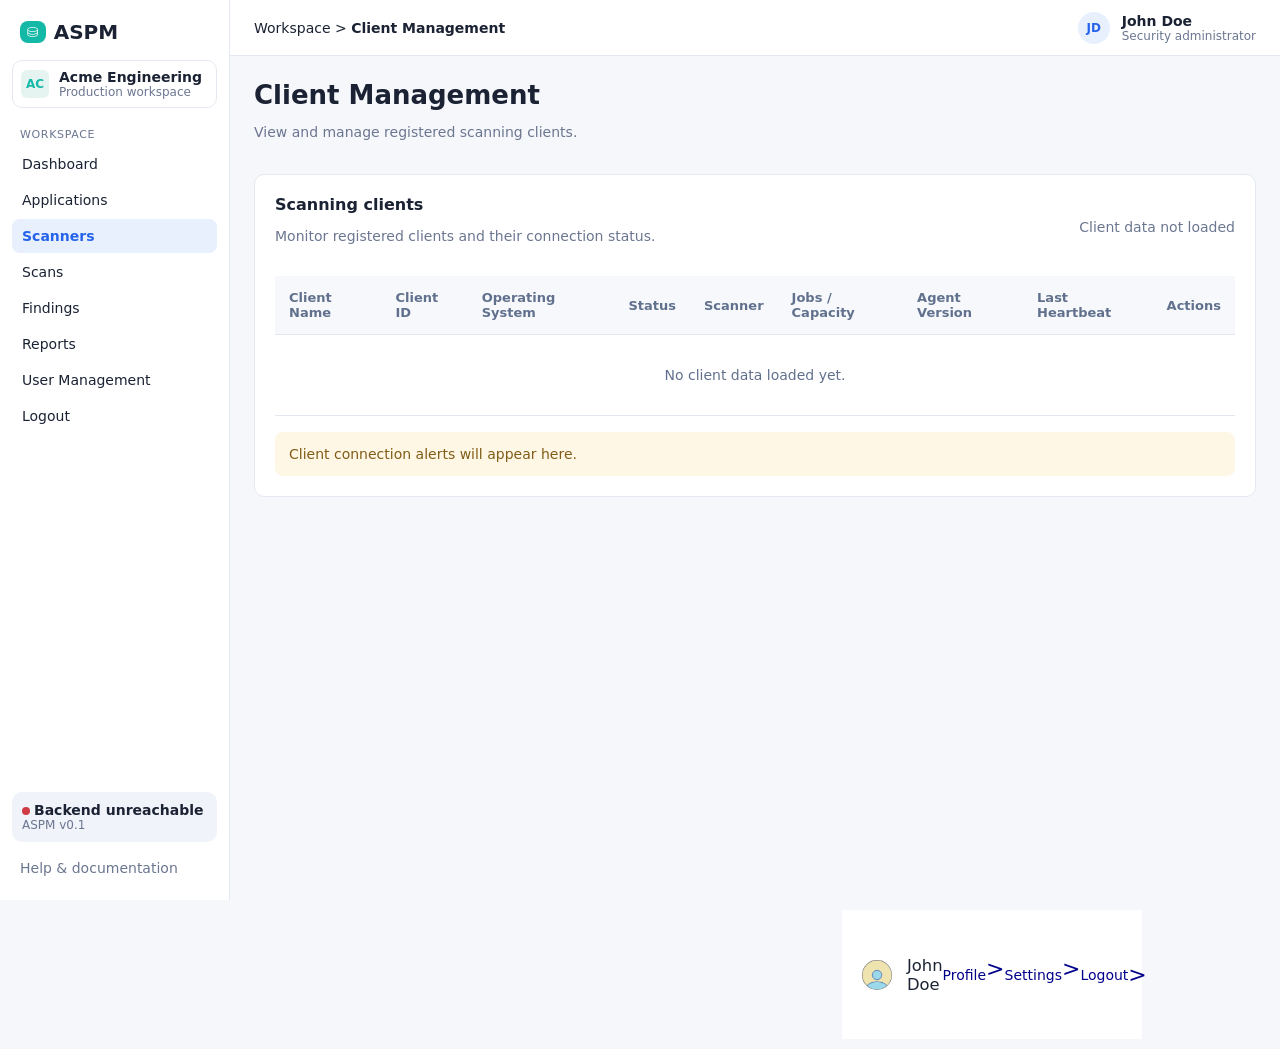
==== frontend/client-management.html @ 44608e6f "AP-160: Create client management frontend layout" ====
<!DOCTYPE html>
<html lang="en">
<head>
  <meta charset="UTF-8">
  <meta name="viewport" content="width=device-width, initial-scale=1">
  <title>Client Management | ASPM</title>
  <link rel="stylesheet" href="css/style.css">
  <style>
    .client-card {
      padding: 20px;
    }

    .client-heading {
      display: flex;
      justify-content: space-between;
      align-items: center;
      gap: 16px;
      margin-bottom: 18px;
    }

    .client-heading h2 {
      margin: 0 0 5px;
    }

    .client-table-wrap {
      overflow-x: auto;
    }

    .client-table {
      width: 100%;
      border-collapse: collapse;
      text-align: left;
    }

    .client-table th,
    .client-table td {
      padding: 14px;
      border-bottom: 1px solid #e2e7ef;
    }

    .client-table th {
      background: #f6f8fc;
      color: #61718d;
      font-size: 13px;
    }

    .client-table td {
      font-size: 14px;
    }

    .client-empty {
      text-align: center;
      color: #61718d;
      padding: 32px !important;
    }

    .client-notice {
      margin-top: 16px;
      padding: 14px;
      border-radius: 8px;
      background: #fff7e5;
      color: #805c16;
    }
  </style>
</head>

<body data-page="scanners" data-title="Client Management">
  <main id="content">

    <div class="page-head">
      <div>
        <h1>Client Management</h1>
        <p class="muted">
          View and manage registered scanning clients.
        </p>
      </div>
    </div>

    <section class="card client-card">
      <div class="client-heading">
        <div>
          <h2>Scanning clients</h2>
          <p class="muted">
            Monitor registered clients and their connection status.
          </p>
        </div>
        <span class="muted" id="client-count">
          Client data not loaded
        </span>
      </div>

      <div class="client-table-wrap">
        <table class="client-table">
          <thead>
            <tr>
              <th>Client Name</th>
              <th>Client ID</th>
              <th>Operating System</th>
              <th>Status</th>
              <th>Scanner</th>
              <th>Jobs / Capacity</th>
              <th>Agent Version</th>
              <th>Last Heartbeat</th>
              <th>Actions</th>
            </tr>
          </thead>

          <tbody id="client-rows">
            <tr>
              <td colspan="9" class="client-empty">
                No client data loaded yet.
              </td>
            </tr>
          </tbody>
        </table>
      </div>

      <div class="client-notice" id="client-notice">
        Client connection alerts will appear here.
      </div>
    </section>

  </main>

  <script src="js/config.js"></script>
  <script src="js/api.js"></script>
  <script src="js/layout.js"></script>
</body>
</html>
---- frontend/css/style.css ----
/* ASPM styles. Colors are estimates from the Figma; replace with exact hex values from Figma's inspect panel. */
:root {
  --bg: #f5f7fb;
  --card: #ffffff;
  --border: #e4e8f0;
  --text: #1a2233;
  --muted: #6b7690;
  --primary: #2563eb;
  --primary-soft: #e8f0fe;
  --teal: #14b8a6;
  --critical: #d03a45;
  --high: #e0822e;
  --medium: #b8891f;
  --low: #5b7db1;
  --ok: #22a06b;
  --sidebar-w: 230px;
  --radius: 10px;
}

* { box-sizing: border-box; }
body {
  margin: 0;
  background: var(--bg);
  color: var(--text);
  font-family: Inter, system-ui, -apple-system, "Segoe UI", sans-serif;
  font-size: 14px;
}
h1 { margin: 0 0 4px; font-size: 26px; }
h2 { margin: 0 0 12px; font-size: 16px; }
small { display: block; font-size: 12px; color: var(--muted); }
.muted { color: var(--muted); }

/* ---------- Shell (built by js/layout.js) ---------- */
.shell { display: flex; min-height: 100vh; }
.sidebar {
  width: var(--sidebar-w);
  flex-shrink: 0;
  background: var(--card);
  border-right: 1px solid var(--border);
  padding: 16px 12px;
  display: flex;
  flex-direction: column;
  position: sticky;
  top: 0;
  height: 100vh;
}
.logo { display: flex; align-items: center; gap: 8px; padding: 4px 8px 16px; font-size: 20px; font-weight: 700; }
.logo-icon { background: var(--teal); color: #fff; border-radius: 8px; padding: 3px 7px; font-size: 14px; }
.workspace { display: flex; gap: 10px; align-items: center; border: 1px solid var(--border); border-radius: var(--radius); padding: 8px; margin-bottom: 20px; }
.nav-label { padding: 0 8px 6px; font-size: 11px; letter-spacing: .06em; color: var(--muted); }
.nav a {
  display: flex; align-items: center; gap: 10px;
  padding: 9px 10px; margin-bottom: 2px;
  border-radius: 8px; color: var(--text); text-decoration: none;
}
.nav a:hover { background: #f0f3f9; }
.nav a.active { background: var(--primary-soft); color: var(--primary); font-weight: 600; }
.sidebar-bottom { margin-top: auto; }
.platform-status { background: #f0f3f9; border-radius: var(--radius); padding: 10px; margin-bottom: 10px; }
.dot { display: inline-block; width: 8px; height: 8px; border-radius: 50%; background: #aab2c3; margin-right: 4px; }
.dot.up { background: var(--ok); }
.dot.down { background: var(--critical); }
.help { display: block; padding: 8px; color: var(--muted); text-decoration: none; }

.main { flex: 1; min-width: 0; }
.topbar {
  height: 56px; display: flex; align-items: center; justify-content: space-between;
  padding: 0 24px; background: var(--card); border-bottom: 1px solid var(--border);
}
.user { display: flex; align-items: center; gap: 12px; }
.avatar {
  display: inline-grid; place-items: center; width: 32px; height: 32px;
  border-radius: 50%; background: var(--primary-soft); color: var(--primary);
  font-size: 12px; font-weight: 600;
}
.avatar.sq { border-radius: 6px; width: 28px; height: 28px; background: #e6f4f1; color: var(--teal); }
#content { padding: 24px; }
.sub-menu-wrap { position:absolute; top: 100%; right: 10%; width: 320px; max-height: 400px; overflow: hidden; transition: max-height 0.5s;}
.sub-menu-wrap.open-menu { max-height: 0px;}
.sub-menu { background: white; padding: 20px; margin: 10px;}
.sub-menu hr { border: 0; height: 1px; width: 100%; background-color: gray; margin: 15px 0 10px;}
.sub-menu-link {display: flex; align-items: center; text-decoration: none; color: darkblue; margin: 12px 0}
.sub-menu-link p {width: 100%;}
.sub-menu-link span {font-size: 22px;}
.sub-menu-link:hover span { transform: translateX(5px)}
.sub-menu-link:hover p {font-weight: 600;}
.user-info { display: flex; align-items: center;}
.user-info h3 { font-weight: 500;}
.user-info img { width: 30px; border-radius: 50%; margin-right: 15px;}

/* ---------- Components ---------- */
.page-head { display: flex; justify-content: space-between; align-items: flex-start; gap: 16px; flex-wrap: wrap; margin-bottom: 20px; }
.actions { display: flex; gap: 10px; }
.btn { padding: 9px 16px; border: 1px solid var(--border); border-radius: 8px; background: var(--card); color: var(--text); font: inherit; cursor: pointer; text-decoration: none; }
.btn:hover { background: #f0f3f9; }
.btn.primary { background: var(--primary); border-color: var(--primary); color: #fff; }
.btn.primary:hover { filter: brightness(1.1); }

.card { background: var(--card); border: 1px solid var(--border); border-radius: var(--radius); padding: 16px; margin-bottom: 16px; }
.grid-stats { display: grid; grid-template-columns: repeat(auto-fit, minmax(150px, 1fr)); gap: 12px; margin-bottom: 16px; }
.stat span { color: var(--muted); font-size: 13px; }
.stat b { display: block; margin: 6px 0; font-size: 30px; font-weight: 500; }
.critical { color: var(--critical); } .high { color: var(--high); }
.medium { color: var(--medium); } .low { color: var(--low); }

.filters { display: flex; gap: 16px; flex-wrap: wrap; margin-bottom: 20px; }
.filters label { display: flex; flex-direction: column; gap: 4px; font-size: 12px; font-weight: 600; }
select, input[type="text"] { min-width: 180px; padding: 9px 10px; border: 1px solid var(--border); border-radius: 8px; background: var(--card); font: inherit; font-weight: 400; }

table { width: 100%; border-collapse: collapse; }
th { text-align: left; padding: 10px 12px; font-size: 12px; color: var(--muted); background: #f7f9fc; }
td { padding: 12px; border-top: 1px solid var(--border); }

.badge { display: inline-block; padding: 2px 8px; border-radius: 6px; font-size: 12px; font-weight: 500; }
.badge.completed { background: #e3f5ec; color: #17794f; }
.badge.running   { background: var(--primary-soft); color: var(--primary); }
.badge.queued    { background: #eef0f4; color: var(--muted); }
.badge.failed    { background: #fbe6e8; color: var(--critical); }

.empty { text-align: center; padding: 48px 16px; color: var(--muted); }

@media (max-width: 800px) { .sidebar { display: none; } }



/* ---------- User Management ---------- */
.user-form-fields {
  display: grid;
  grid-template-columns: repeat(auto-fit, minmax(200px, 1fr));
  gap: 16px;
  margin: 16px 0;
}

.user-form-fields label {
  display: flex;
  flex-direction: column;
  gap: 6px;
  font-weight: 600;
}

.user-form-fields input,
.user-form-fields select,
#user-search {
  width: 100%;
  min-width: 0;
  padding: 9px 10px;
  border: 1px solid var(--border);
  border-radius: 8px;
  background: var(--card);
  font: inherit;
}

.user-form-actions {
  display: flex;
  justify-content: flex-end;
  gap: 10px;
}

#user-form-error {
  color: var(--critical);
}

/* User Management remove buttons */
.remove-user-btn {
  color: var(--critical);
  border-color: var(--critical);
}

.remove-user-btn:hover {
  background: #fbe6e8;
}
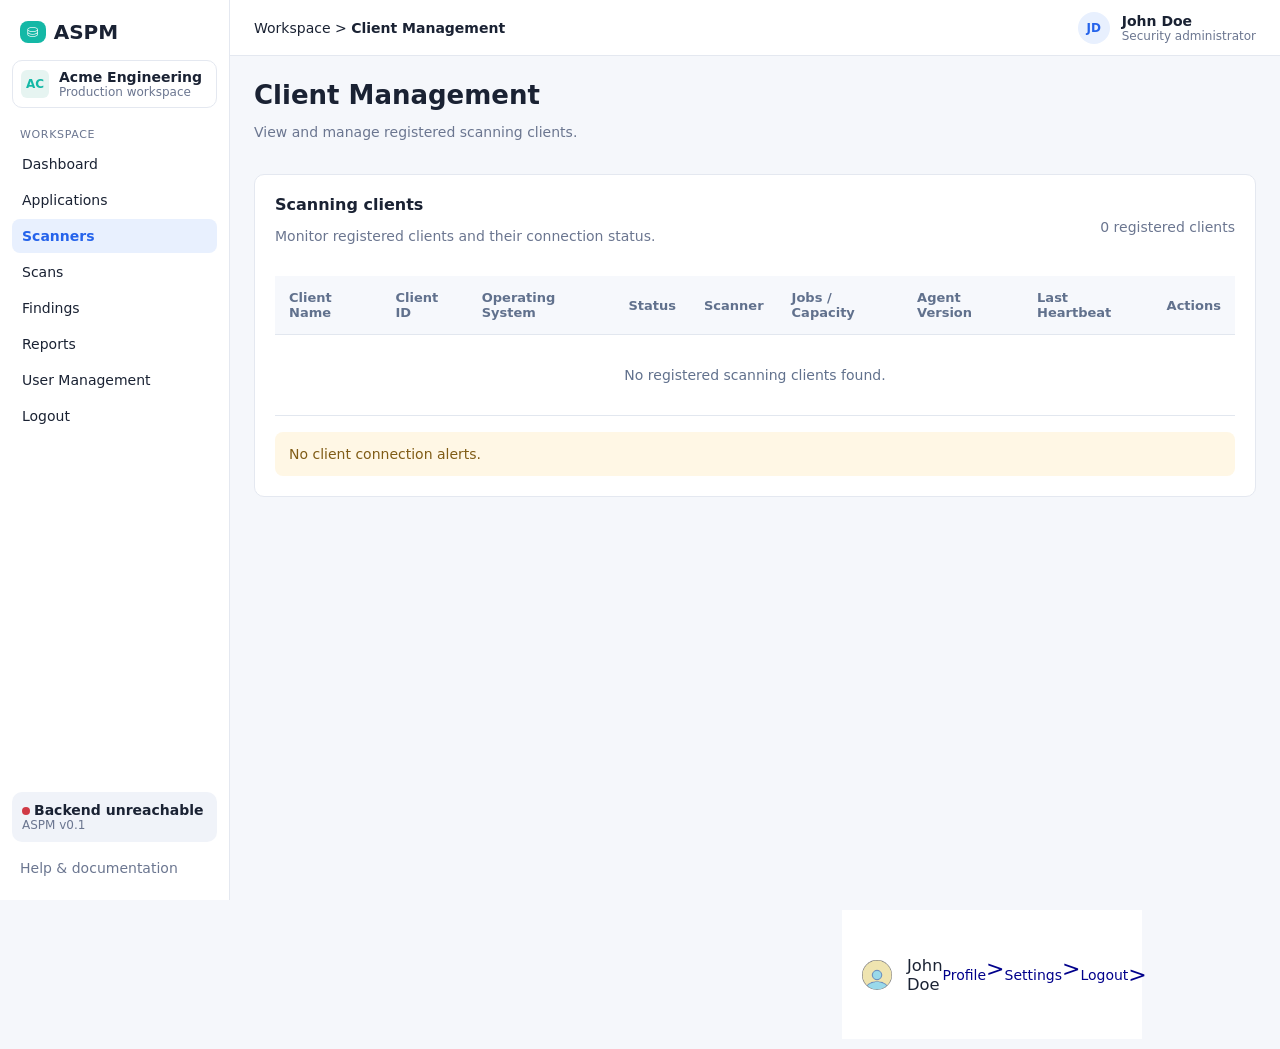
==== commit a5c8fe6e: "AP-161: Implement registered client listing and status display" ====
--- a/frontend/client-management.html
+++ b/frontend/client-management.html
@@ -126,5 +126,7 @@
   <script src="js/config.js"></script>
   <script src="js/api.js"></script>
   <script src="js/layout.js"></script>
+  <script src="js/client-management.js"></script>
+
 </body>
 </html>
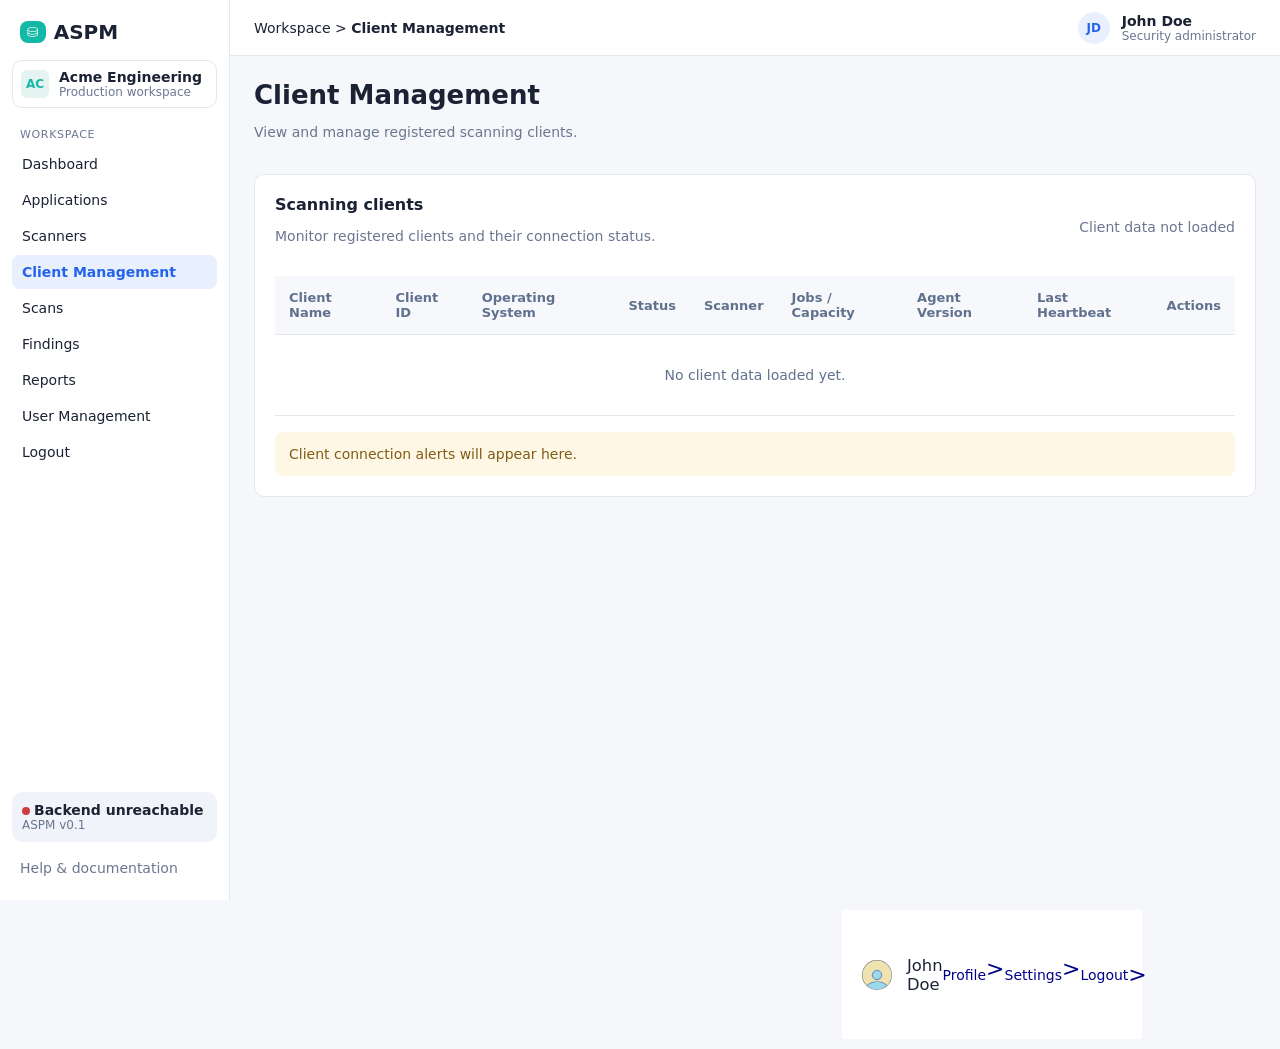
==== commit f041fd24: "AP-160: Add client management sidebar navigation" ====
--- a/frontend/client-management.html
+++ b/frontend/client-management.html
@@ -65,7 +65,7 @@
   </style>
 </head>
 
-<body data-page="scanners" data-title="Client Management">
+<body data-page="clients" data-title="Client Management">
   <main id="content">
 
     <div class="page-head">
@@ -126,7 +126,5 @@
   <script src="js/config.js"></script>
   <script src="js/api.js"></script>
   <script src="js/layout.js"></script>
-  <script src="js/client-management.js"></script>
-
 </body>
 </html>
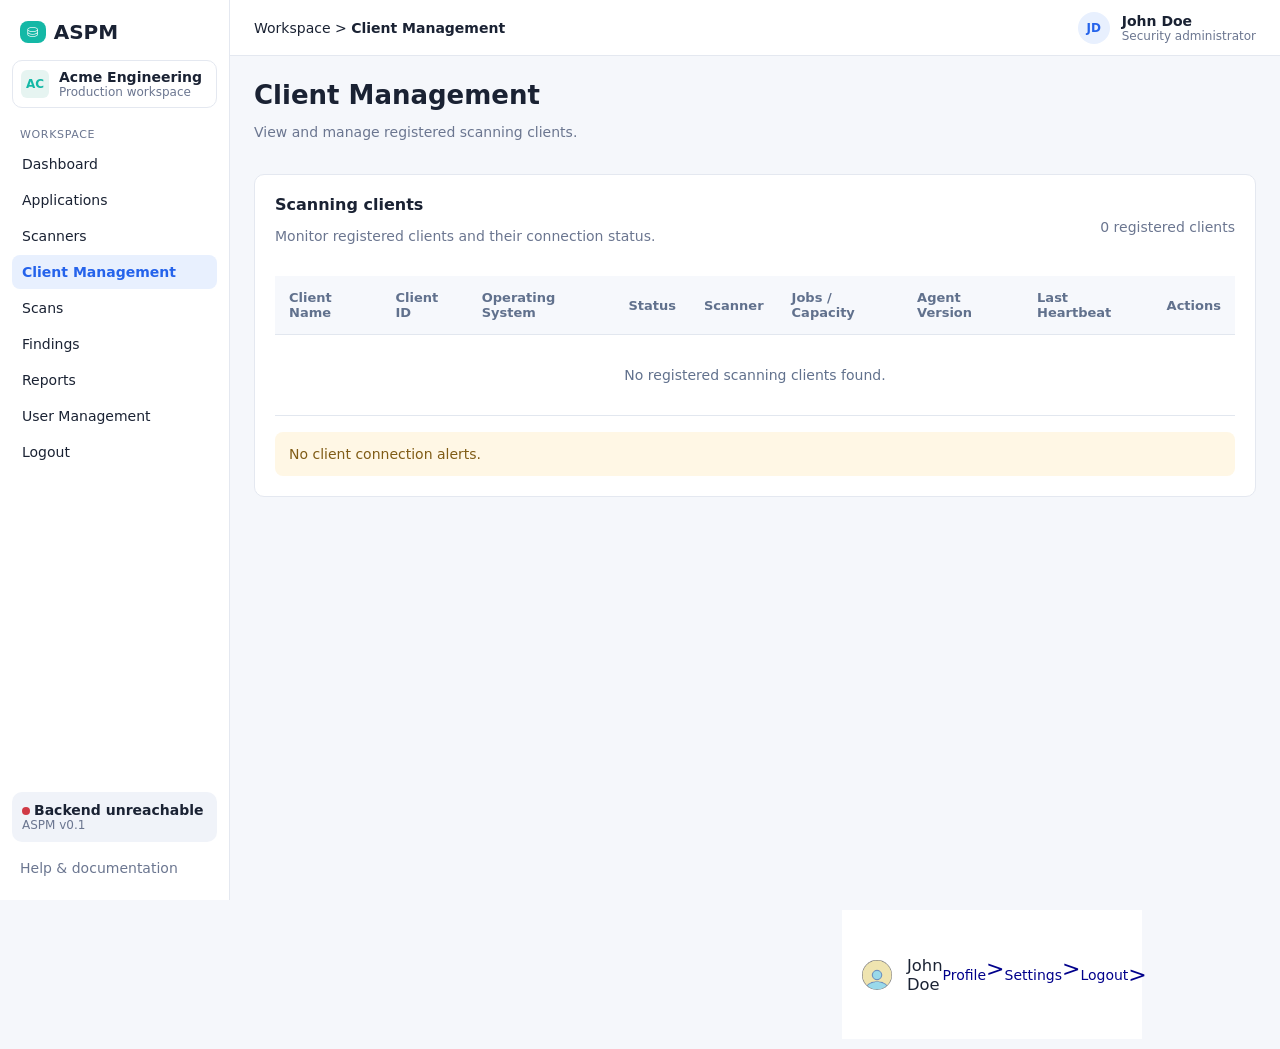
==== commit cc30afdb: "Merge pull request #21 from TheNerd123/feature/AP-161-registered-client-list AP-161: Implement regis" ====
--- a/frontend/client-management.html
+++ b/frontend/client-management.html
@@ -126,5 +126,7 @@
   <script src="js/config.js"></script>
   <script src="js/api.js"></script>
   <script src="js/layout.js"></script>
+  <script src="js/client-management.js"></script>
+
 </body>
 </html>
